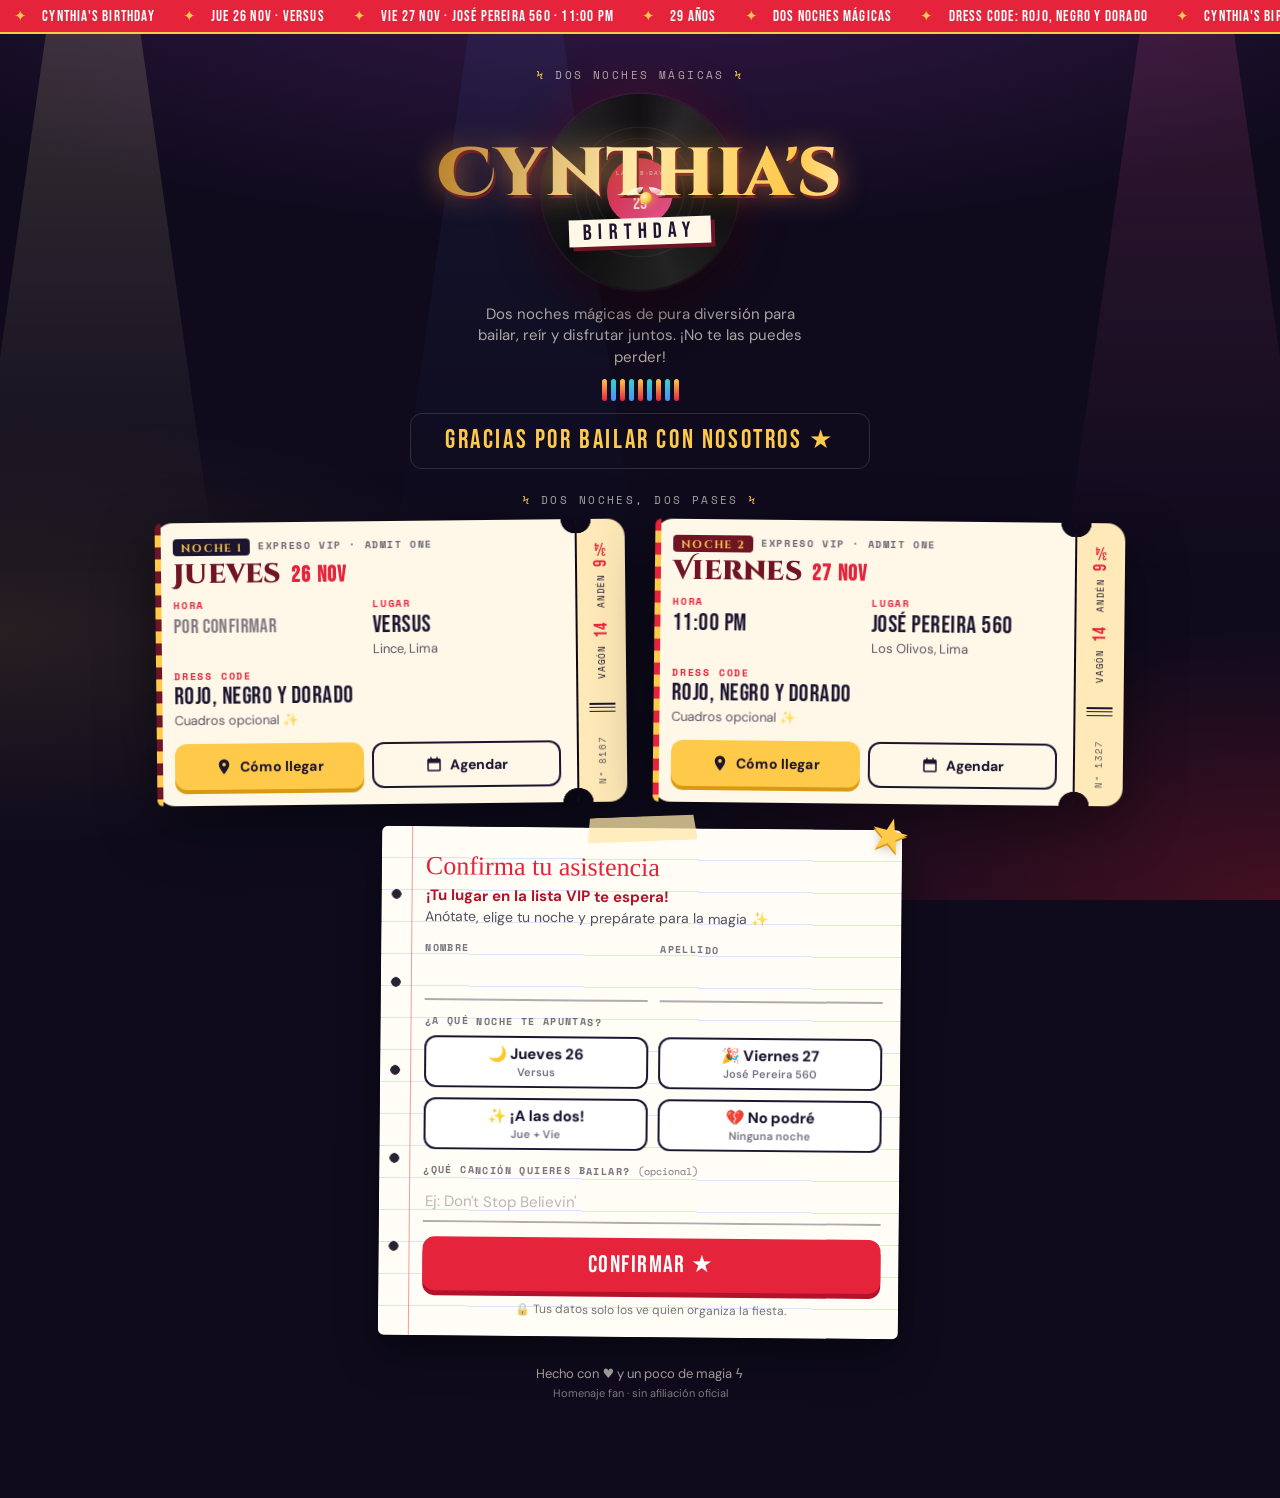
==== index.html @ 6a6a44a1 "Emoji compatible para el jueves y mensaje de lista sin fecha límite Co-Authored-By: Claude Opus 5.5 " ====
<!doctype html>
<html lang="es">
<head>
  <meta charset="utf-8">
  <meta name="viewport" content="width=device-width, initial-scale=1, viewport-fit=cover">
  <meta name="theme-color" content="#120c24">
  <title>Cynthia's Birthday</title>
  <meta name="description" content="Estás en la lista VIP del cumpleaños de Cynthia. Confirma tu asistencia aquí.">

  <!-- Vista previa al compartir por WhatsApp. Cambia og:url y og:image por URLs absolutas de tu sitio publicado. -->
  <meta property="og:type" content="website">
  <meta property="og:title" content="🎉 Cynthia's Birthday · Estás en la lista VIP">
  <meta property="og:description" content="Dos noches para bailar y celebrar. Toca para ver tus pases y confirmar.">
  <meta property="og:image" content="assets/og-image.png">
  <meta property="og:image:width" content="1200">
  <meta property="og:image:height" content="630">
  <meta name="twitter:card" content="summary_large_image">

  <link rel="icon" href="data:image/svg+xml,%3Csvg xmlns='http://www.w3.org/2000/svg' viewBox='0 0 100 100'%3E%3Ctext y='.9em' font-size='90'%3E%E2%AD%90%3C/text%3E%3C/svg%3E">
  <link rel="preconnect" href="https://fonts.googleapis.com">
  <link rel="preconnect" href="https://fonts.gstatic.com" crossorigin>
  <link href="https://fonts.googleapis.com/css2?family=Bebas+Neue&family=Cinzel+Decorative:wght@700;900&family=Cinzel:wght@600;700&family=Permanent+Marker&family=Space+Mono:wght@400;700&family=DM+Sans:opsz,wght@9..40,400;9..40,600;9..40,800&display=swap" rel="stylesheet">
  <link rel="stylesheet" href="styles.css">
</head>
<body>
  <!-- Luces de escenario + estrellas de fondo -->
  <div class="stage" aria-hidden="true">
    <span class="beam beam--l"></span>
    <span class="beam beam--r"></span>
    <span class="beam beam--c"></span>
    <div class="stars" id="stars"></div>
  </div>

  <!-- Cinta con los datos de la fiesta -->
  <div class="ticker" aria-hidden="true">
    <div class="ticker__track" id="ticker"></div>
  </div>

  <main class="wrap">
    <!-- ============ HERO ============ -->
    <header class="hero" id="top">
      <p class="hero__kicker reveal">
        <span class="star-ico">ϟ</span> Dos noches mágicas <span class="star-ico">ϟ</span>
      </p>

      <p class="hero__greeting reveal" id="greeting" hidden></p>

      <div class="hero__stage reveal">
        <div class="vinyl" aria-hidden="true">
          <div class="vinyl__label">
            <span class="vinyl__side">LADO B-DAY</span>
            <span class="vinyl__age" id="vinylAge"></span>
          </div>
        </div>
        <span class="snitch" aria-hidden="true"><i></i></span>
        <div class="hero__title">
          <h1 class="hero__name" id="celebrantName">—</h1>
          <span class="hero__tour">Birthday</span>
        </div>
      </div>

      <p class="hero__lead reveal" id="heroLead">
        Dos noches mágicas de pura diversión para bailar, reír y disfrutar juntos. ¡No te las puedes perder!
      </p>

      <div class="eq reveal" aria-hidden="true">
        <i></i><i></i><i></i><i></i><i></i><i></i><i></i><i></i><i></i>
      </div>

      <div class="countdown reveal" id="countdown" role="timer" aria-label="Cuenta regresiva para la fiesta">
        <div class="cd"><b id="cdD">00</b><small>días</small></div>
        <div class="cd"><b id="cdH">00</b><small>hrs</small></div>
        <div class="cd"><b id="cdM">00</b><small>min</small></div>
        <div class="cd"><b id="cdS">00</b><small>seg</small></div>
        <div class="live" id="cdLive"></div>
      </div>
      <p class="cd-cap reveal" id="cdCap"></p>
    </header>

    <!-- ============ TICKETS (uno por noche, se generan desde config.js) ============ -->
    <section class="tickets" aria-label="Pases para cada noche">
      <p class="tickets__kicker reveal"><span class="star-ico">ϟ</span> <span id="ticketsKicker">Dos noches, dos pases</span> <span class="star-ico">ϟ</span></p>
      <div class="tickets__grid" id="tickets"></div>
    </section>

    <template id="ticketTpl">
      <article class="ticket reveal">
        <div class="ticket__main">
          <div class="ticket__head">
            <span class="ticket__badge" data-f="label">Noche</span>
            <span class="ticket__kind">Expreso VIP · Admit one</span>
          </div>
          <h3 class="ticket__day"><b data-f="weekday"></b><span data-f="date"></span></h3>

          <dl class="ticket__grid">
            <div class="field">
              <dt>Hora</dt>
              <dd data-f="time"></dd>
            </div>
            <div class="field">
              <dt>Lugar</dt>
              <dd><span data-f="venue"></span><small data-f="address"></small></dd>
            </div>
            <div class="field field--wide field--dress">
              <dt>Dress code</dt>
              <dd><span data-f="dress"></span><small data-f="dressDetail"></small></dd>
            </div>
          </dl>

          <div class="ticket__actions">
            <a class="btn btn--gold" data-f="maps" href="#" target="_blank" rel="noopener">
              <svg viewBox="0 0 24 24" aria-hidden="true"><path d="M12 2a7 7 0 0 0-7 7c0 5.2 7 13 7 13s7-7.8 7-13a7 7 0 0 0-7-7Zm0 9.5A2.5 2.5 0 1 1 12 6.5a2.5 2.5 0 0 1 0 5Z"/></svg>
              Cómo llegar
            </a>
            <a class="btn btn--ghost" data-f="cal" href="#" target="_blank" rel="noopener">
              <svg viewBox="0 0 24 24" aria-hidden="true"><path d="M7 2v2H5a2 2 0 0 0-2 2v13a2 2 0 0 0 2 2h14a2 2 0 0 0 2-2V6a2 2 0 0 0-2-2h-2V2h-2v2H9V2H7Zm12 8v9H5v-9h14Z"/></svg>
              Agendar
            </a>
          </div>
        </div>

        <div class="ticket__stub" aria-hidden="true">
          <span class="stub__row">ANDÉN <b>9¾</b></span>
          <span class="stub__row">VAGÓN <b data-f="seat">01</b></span>
          <span class="barcode"></span>
          <span class="stub__no" data-f="no">Nº 0000</span>
        </div>
      </article>
    </template>

    <!-- ============ RSVP ============ -->
    <section class="signup reveal" id="rsvp" aria-labelledby="rsvpTitle">
      <span class="tape" aria-hidden="true"></span>
      <span class="gold-star" aria-hidden="true">★</span>

      <h2 class="signup__title" id="rsvpTitle">Confirma tu asistencia</h2>
      <p class="signup__sub"><b>¡Tu lugar en la lista VIP te espera!</b> Anótate, elige tu noche y prepárate para la magia ✨</p>

      <form id="rsvpForm" novalidate autocomplete="on">
        <div class="row2">
          <label class="line">
            <span>Nombre</span>
            <input name="firstName" id="firstName" type="text" maxlength="40" autocomplete="given-name" required enterkeyhint="next">
          </label>
          <label class="line">
            <span>Apellido</span>
            <input name="lastName" id="lastName" type="text" maxlength="40" autocomplete="family-name" required enterkeyhint="next">
          </label>
        </div>

        <fieldset class="choice" id="attendField">
          <legend id="attendLegend">¿A qué noche te apuntas?</legend>
          <!-- Las opciones se generan desde config.js: una por noche + "las dos" + "no podré" -->
        </fieldset>

        <label class="line line--song" id="songField">
          <span>¿Qué canción quieres bailar? <em>(opcional)</em></span>
          <input name="song" id="song" type="text" maxlength="80" list="songList" placeholder="Ej: Don't Stop Believin'" enterkeyhint="send" autocomplete="off">
          <datalist id="songList"></datalist>
        </label>

        <!-- Campo trampa anti-bots: los humanos no lo ven -->
        <div class="hp" aria-hidden="true">
          <label>No llenar <input name="website" type="text" tabindex="-1" autocomplete="off"></label>
        </div>

        <p class="form-msg" id="formMsg" role="alert" aria-live="assertive"></p>

        <button class="btn btn--red btn--block" id="submitBtn" type="submit">
          <span class="btn__txt">Confirmar ★</span>
          <span class="btn__spin" aria-hidden="true"></span>
        </button>

        <p class="privacy">🔒 Tus datos solo los ve quien organiza la fiesta.</p>
      </form>
    </section>

    <footer class="foot">
      <p>Hecho con ♥ y un poco de magia ϟ</p>
      <p class="foot__small">Homenaje fan · sin afiliación oficial</p>
    </footer>
  </main>

  <!-- CTA fija para móvil -->
  <a class="dock" id="dock" href="#rsvp">
    <span>Confirmar asistencia</span><span class="dock__arrow">↓</span>
  </a>

  <!-- ============ GRACIAS (pase backstage) ============ -->
  <div class="overlay" id="thanks" hidden>
    <div class="slushie" aria-hidden="true"></div>
    <div class="pass" role="dialog" aria-modal="true" aria-labelledby="passName">
      <span class="pass__hole" aria-hidden="true"></span>
      <div class="pass__band" id="passBand">ALL ACCESS</div>
      <p class="pass__eyebrow" id="passEyebrow">Backstage pass</p>
      <h2 class="pass__name" id="passName">—</h2>
      <p class="pass__msg" id="passMsg"></p>
      <p class="pass__song" id="passSong" hidden></p>
      <div class="pass__meta" id="passMeta"></div>
      <span class="seal" aria-hidden="true" id="passSeal">29</span>
      <div class="pass__actions">
        <button class="btn btn--ghost btn--sm" id="editBtn" type="button">Cambiar respuesta</button>
        <button class="btn btn--gold btn--sm" id="closeBtn" type="button">Listo</button>
      </div>
    </div>
  </div>

  <script src="config.js"></script>
  <script src="app.js" defer></script>
</body>
</html>
---- styles.css ----
/* ==========================================================================
   The Birthday Tour — Glee × One Direction
   Mobile-first. Paleta: noche de concierto + rojo coro + estrella dorada.
   ========================================================================== */
:root {
  --night: #0f0b1d;
  --night-2: #1d1430;
  --wine: #6e1424;
  --parch: #f6e7c4;
  --ink: #1b1530;
  --cream: #fff7e8;
  --paper: #fffdf6;
  --red: #e5243b;
  --red-dk: #b3132a;
  --gold: #ffc94a;
  --gold-dk: #d89a12;
  --blue: #4f8dff;
  --pink: #ff5fa8;
  --teal: #35d6c4;
  --muted: rgba(255, 247, 232, .66);
  --line: rgba(255, 247, 232, .14);

  --f-magic: "Cinzel Decorative", "Cinzel", Georgia, serif;
  --f-serif: "Cinzel", Georgia, serif;
  --f-display: "Bebas Neue", "Arial Narrow", Impact, sans-serif;
  --f-hand: "Permanent Marker", "Comic Sans MS", cursive;
  --f-mono: "Space Mono", ui-monospace, monospace;
  --f-body: "DM Sans", system-ui, -apple-system, "Segoe UI", sans-serif;

  --r: 18px;
  --ease: cubic-bezier(.2, .8, .2, 1);
  --safe-b: env(safe-area-inset-bottom, 0px);
}

*, *::before, *::after { box-sizing: border-box; }
html { -webkit-text-size-adjust: 100%; scroll-behavior: smooth; }
body {
  margin: 0;
  min-height: 100dvh;
  font-family: var(--f-body);
  font-size: 16px;
  line-height: 1.45;
  color: var(--cream);
  background:
    radial-gradient(120% 60% at 50% -10%, #3b1a4f 0%, transparent 60%),
    radial-gradient(80% 50% at 100% 100%, rgba(110, 20, 36, .55) 0%, transparent 60%),
    radial-gradient(70% 40% at 0% 70%, rgba(255, 201, 74, .10) 0%, transparent 60%),
    var(--night);
  background-attachment: fixed;
  overflow-x: hidden;
  -webkit-tap-highlight-color: transparent;
}
img, svg { display: block; max-width: 100%; }
button, input { font: inherit; color: inherit; }
[hidden] { display: none !important; }
:focus-visible { outline: 3px solid var(--gold); outline-offset: 3px; border-radius: 6px; }

/* ---------- Escenario de fondo ---------- */
.stage { position: fixed; inset: 0; pointer-events: none; z-index: 0; overflow: hidden; }
.beam {
  position: absolute; top: -20vh; width: 46vw; max-width: 340px; height: 120vh;
  background: linear-gradient(to bottom, rgba(255, 233, 170, .22), transparent 70%);
  clip-path: polygon(45% 0, 55% 0, 100% 100%, 0 100%);
  filter: blur(6px);
  transform-origin: 50% 0;
  mix-blend-mode: screen;
}
.beam--l { left: -6vw; animation: sweep 9s ease-in-out infinite; }
.beam--r { right: -6vw; animation: sweep 11s ease-in-out infinite reverse;
  background: linear-gradient(to bottom, rgba(255, 95, 168, .2), transparent 70%); }
.beam--c { left: 50%; margin-left: -23vw; opacity: .5; animation: sweep 14s ease-in-out infinite;
  background: linear-gradient(to bottom, rgba(79, 141, 255, .22), transparent 70%); }
@keyframes sweep { 0%, 100% { transform: rotate(-16deg); } 50% { transform: rotate(16deg); } }

.stars span {
  position: absolute; color: var(--gold); opacity: 0;
  animation: twinkle var(--d, 5s) ease-in-out var(--delay, 0s) infinite;
  text-shadow: 0 0 8px rgba(255, 201, 74, .8);
}
@keyframes twinkle { 0%, 100% { opacity: 0; transform: scale(.6) rotate(0); } 50% { opacity: var(--o, .7); transform: scale(1) rotate(20deg); } }

/* ---------- Ticker ---------- */
.ticker {
  position: relative; z-index: 2;
  background: var(--red);
  color: #fff;
  border-bottom: 2px solid var(--gold);
  overflow: hidden; white-space: nowrap;
  font-family: var(--f-display); letter-spacing: .08em; font-size: 15px;
  padding: 6px 0 4px;
}
.ticker__track { display: inline-flex; gap: 0; animation: marquee 40s linear infinite; }
.ticker__track span { padding: 0 14px; }
.ticker__track span::before { content: "✦"; margin-right: 14px; color: var(--gold); }
@keyframes marquee { to { transform: translateX(-50%); } }

/* ---------- Layout ---------- */
.wrap {
  position: relative; z-index: 1;
  width: 100%; max-width: 460px;
  margin: 0 auto;
  padding: 14px 16px calc(96px + var(--safe-b));
  display: grid; grid-template-columns: minmax(0, 1fr); gap: 18px;
}

/* ---------- Hero ---------- */
.hero { text-align: center; display: grid; gap: 10px; padding-top: 6px; }
.hero__kicker {
  margin: 0; font-family: var(--f-mono); font-size: 11px; letter-spacing: .22em; text-transform: uppercase;
  color: var(--muted);
}
.hero__kicker .x { color: var(--red); font-weight: 700; }
.star-ico { color: var(--gold); }
.hero__greeting {
  margin: 0 auto; padding: 6px 14px; border-radius: 999px;
  background: rgba(255, 201, 74, .12); border: 1px dashed rgba(255, 201, 74, .55);
  color: var(--gold); font-weight: 600; font-size: 14px;
}

.hero__stage { position: relative; display: grid; place-items: center; min-height: 196px; }
.vinyl {
  position: absolute; width: 196px; aspect-ratio: 1; border-radius: 50%;
  background:
    radial-gradient(circle, transparent 0 31%, rgba(255,255,255,.06) 31.5% 32%, transparent 32.5% 38%, rgba(255,255,255,.05) 38.5% 39%, transparent 39.5% 46%, rgba(255,255,255,.05) 46.5% 47%, transparent 47.5%),
    conic-gradient(from 0deg, #111 0deg, #2a2a2a 30deg, #0c0c0c 90deg, #262626 160deg, #0d0d0d 230deg, #2b2b2b 300deg, #111 360deg);
  box-shadow: 0 0 0 2px rgba(255,255,255,.04), 0 20px 50px rgba(0,0,0,.55), 0 0 60px rgba(229, 36, 59, .25);
  animation: spin 7s linear infinite;
  opacity: .9;
}
.vinyl__label {
  position: absolute; inset: 33%; border-radius: 50%;
  background: radial-gradient(circle, var(--night) 0 7%, transparent 7.5%), linear-gradient(135deg, var(--red), var(--pink));
  display: grid; place-items: center; align-content: center; gap: 0;
  color: #fff; text-align: center;
}
.vinyl__side { font-family: var(--f-mono); font-size: 6px; letter-spacing: .12em; transform: translateY(-9px); }
.vinyl__age { font-family: var(--f-display); font-size: 18px; line-height: 1; transform: translateY(8px); }
@keyframes spin { to { transform: rotate(360deg); } }

/* Pelotita dorada con alas que revolotea */
.snitch { position: absolute; left: 50%; top: 50%; width: 12px; height: 12px; z-index: 2; animation: flit 9s ease-in-out infinite; }
.snitch i {
  position: absolute; inset: 0; border-radius: 50%;
  background: radial-gradient(circle at 35% 35%, #fff4c2, #ffc94a 50%, #a8741a);
  box-shadow: 0 0 10px rgba(255, 201, 74, .8);
}
.snitch::before, .snitch::after {
  content: ""; position: absolute; top: -5px; width: 16px; height: 9px;
  background: linear-gradient(180deg, rgba(255,255,255,.95), rgba(255,255,255,.35));
  border-radius: 100% 0 100% 0;
  animation: wing .18s ease-in-out infinite alternate;
}
.snitch::before { right: 9px; transform-origin: 100% 100%; }
.snitch::after { left: 9px; transform-origin: 0 100%; border-radius: 0 100% 0 100%; }
@keyframes wing { from { transform: rotate(18deg); } to { transform: rotate(-22deg); } }
@keyframes flit {
  0%   { transform: translate(-140px, -80px); }
  20%  { transform: translate(120px, -95px); }
  40%  { transform: translate(150px, 40px); }
  60%  { transform: translate(-30px, 95px); }
  80%  { transform: translate(-155px, 20px); }
  100% { transform: translate(-140px, -80px); }
}
.hero__title { position: relative; display: grid; justify-items: center; line-height: .85; }
.hero__pre {
  font-family: var(--f-hand); font-size: 22px; color: var(--gold);
  transform: rotate(-6deg) translate(-38px, 10px);
  text-shadow: 0 2px 0 rgba(0,0,0,.4);
}
.hero__name {
  margin: 0;
  font-family: var(--f-magic); font-weight: 900;
  font-size: clamp(40px, 12.5vw, 68px);
  line-height: 1.05;
  letter-spacing: .01em;
  color: var(--gold);
  background: linear-gradient(100deg, #b9822a 0%, #ffe9a8 22%, #ffc94a 40%, #fff6d8 50%, #e0a43a 62%, #ffe08a 80%, #b9822a 100%);
  background-size: 220% 100%;
  -webkit-background-clip: text; background-clip: text;
  -webkit-text-fill-color: transparent;
  filter: drop-shadow(0 0 14px rgba(255, 201, 74, .45)) drop-shadow(2px 3px 0 var(--wine));
  max-width: 100%; overflow-wrap: anywhere;
  animation: shimmer 6s ease-in-out infinite;
}
@keyframes shimmer { 0%, 100% { background-position: 100% 0; } 50% { background-position: 0 0; } }
@keyframes neon {
  0%, 100% { text-shadow: 0 0 1px #fff, 0 0 14px rgba(255,201,74,.65), 0 0 36px rgba(229,36,59,.6), 3px 3px 0 var(--red); }
  47% { text-shadow: 0 0 1px #fff, 0 0 14px rgba(255,201,74,.65), 0 0 36px rgba(229,36,59,.6), 3px 3px 0 var(--red); }
  48% { text-shadow: 0 0 1px #fff, 0 0 4px rgba(255,201,74,.3), 0 0 10px rgba(229,36,59,.2), 3px 3px 0 var(--red); }
  50% { text-shadow: 0 0 1px #fff, 0 0 14px rgba(255,201,74,.65), 0 0 36px rgba(229,36,59,.6), 3px 3px 0 var(--red); }
}
.hero__tour {
  margin-top: 8px;
  display: inline-block;
  padding: 5px 14px 3px;
  background: var(--cream); color: var(--ink);
  font-family: var(--f-display); font-size: 22px; letter-spacing: .28em;
  transform: rotate(-2deg);
  box-shadow: 4px 4px 0 var(--wine);
}
.hero__lead { margin: 4px auto 0; max-width: 34ch; color: var(--muted); font-size: 15px; }

/* Ecualizador */
.eq { display: flex; justify-content: center; align-items: flex-end; gap: 4px; height: 22px; }
.eq i {
  width: 5px; height: 100%; border-radius: 3px;
  background: linear-gradient(to top, var(--red), var(--gold));
  transform-origin: bottom; animation: bounce 1s ease-in-out infinite;
}
.eq i:nth-child(2n) { animation-duration: .8s; background: linear-gradient(to top, var(--blue), var(--teal)); }
.eq i:nth-child(3n) { animation-duration: 1.25s; }
.eq i:nth-child(1) { animation-delay: -.2s } .eq i:nth-child(4) { animation-delay: -.5s }
.eq i:nth-child(5) { animation-delay: -.1s } .eq i:nth-child(7) { animation-delay: -.7s }
.eq i:nth-child(8) { animation-delay: -.35s }
@keyframes bounce { 0%, 100% { transform: scaleY(.25); } 50% { transform: scaleY(1); } }

/* Cuenta regresiva estilo marcador */
.countdown { display: grid; grid-template-columns: repeat(4, 1fr); gap: 8px; margin-top: 2px; }
.cd {
  background: linear-gradient(180deg, #241a44, #160f2c);
  border: 1px solid var(--line);
  border-radius: 12px; padding: 7px 0 5px;
  box-shadow: inset 0 -12px 0 rgba(0,0,0,.18);
  position: relative;
}
.cd::after { content: ""; position: absolute; left: 0; right: 0; top: 50%; height: 1px; background: rgba(0,0,0,.45); }
.cd b {
  display: block; font-family: var(--f-display); font-weight: 400; font-size: 30px; line-height: 1;
  color: var(--gold); font-variant-numeric: tabular-nums;
}
.cd b.tick { animation: tick .35s var(--ease); }
@keyframes tick { from { transform: translateY(-4px); opacity: .4; } }
.cd small { font-family: var(--f-mono); font-size: 10px; letter-spacing: .14em; text-transform: uppercase; color: var(--muted); }
.countdown .live { display: none; }
.countdown.is-live { grid-template-columns: 1fr; }
.countdown.is-live .cd { display: none; }
.countdown.is-live .live { display: block; }
.countdown .live {
  font-family: var(--f-display); font-size: 26px; letter-spacing: .1em; color: var(--gold);
  padding: 8px; border: 1px solid var(--line); border-radius: 12px;
}

.cd-cap {
  margin: -2px 0 0; text-align: center;
  font-family: var(--f-mono); font-size: 10px; letter-spacing: .2em; text-transform: uppercase; color: var(--muted);
}
.cd-cap:empty { display: none; }

/* ---------- Tickets (uno por noche) ---------- */
.tickets { display: grid; gap: 12px; }
.tickets__kicker {
  margin: 0; text-align: center;
  font-family: var(--f-mono); font-size: 11px; letter-spacing: .22em; text-transform: uppercase; color: var(--muted);
}
.tickets__grid { display: grid; grid-template-columns: minmax(0, 1fr); gap: 20px; }

/* ---------- Ticket ---------- */
.ticket {
  --notch: 14px;
  display: grid; grid-template-columns: minmax(0, 1fr) 50px;
  color: var(--ink);
  filter: drop-shadow(0 18px 30px rgba(0,0,0,.45));
  transform: rotate(-.6deg);
}
.ticket__main, .ticket__stub {
  background:
    radial-gradient(circle at 100% 0, transparent var(--notch), var(--cream) calc(var(--notch) + .5px)) top right / 51% 51% no-repeat,
    radial-gradient(circle at 100% 100%, transparent var(--notch), var(--cream) calc(var(--notch) + .5px)) bottom right / 51% 51% no-repeat,
    linear-gradient(var(--cream), var(--cream)) left / 50% 100% no-repeat;
}
.ticket__main { border-radius: var(--r) 0 0 var(--r); padding: 16px 16px 16px 18px; position: relative; }
.ticket__main::before { /* banda lateral */
  content: ""; position: absolute; left: 0; top: 0; bottom: 0; width: 6px;
  background: repeating-linear-gradient(180deg, var(--red) 0 12px, var(--gold) 12px 24px);
  border-radius: var(--r) 0 0 var(--r);
}
.ticket__stub {
  background:
    radial-gradient(circle at 0 0, transparent var(--notch), #ffe9b8 calc(var(--notch) + .5px)) top left / 51% 51% no-repeat,
    radial-gradient(circle at 0 100%, transparent var(--notch), #ffe9b8 calc(var(--notch) + .5px)) bottom left / 51% 51% no-repeat,
    linear-gradient(#ffe9b8, #ffe9b8) right / 50% 100% no-repeat;
  border-radius: 0 var(--r) var(--r) 0;
  border-left: 2px dashed rgba(27, 21, 48, .35);
  display: flex; flex-direction: column; align-items: center; justify-content: space-between;
  padding: 18px 0; gap: 14px;
  font-family: var(--f-mono); font-size: 9px; letter-spacing: .1em;
}
.stub__row { writing-mode: vertical-rl; transform: rotate(180deg); }
.stub__row b { font-family: var(--f-display); font-size: 18px; font-weight: 400; color: var(--red); }
.barcode {
  width: 26px; flex: 1; margin: 10px 0; max-height: 120px;
  background: repeating-linear-gradient(180deg, var(--ink) 0 2px, transparent 2px 4px, var(--ink) 4px 5px, transparent 5px 8px, var(--ink) 8px 11px, transparent 11px 12px);
}
.stub__no { writing-mode: vertical-rl; transform: rotate(180deg); opacity: .7; }

.ticket__head { display: flex; align-items: center; gap: 8px; margin-bottom: 6px; min-width: 0; }
.ticket__kind {
  margin: 0; font-family: var(--f-mono); font-size: 10px; font-weight: 700; min-width: 0;
  white-space: nowrap; overflow: hidden; text-overflow: ellipsis;
  letter-spacing: .16em; text-transform: uppercase; color: rgba(27,21,48,.65);
}
.ticket__badge {
  flex: none; text-transform: uppercase;
  font-family: var(--f-serif); font-weight: 700; font-size: 11px; letter-spacing: .12em; line-height: 1;
  padding: 4px 8px 2px; border-radius: 4px;
  background: var(--wine); color: var(--gold);
}
.ticket__day {
  margin: 0 0 10px; display: flex; align-items: baseline; flex-wrap: wrap; gap: 2px 10px; line-height: 1;
}
.ticket__day b { font-family: var(--f-magic); font-weight: 900; font-size: 27px; color: var(--wine); letter-spacing: .01em; }
.ticket__day span { font-family: var(--f-display); font-size: 22px; letter-spacing: .06em; color: var(--red); }
.field dd.is-tbd { font-size: 20px; color: rgba(27,21,48,.55); padding-top: 2px; }
.ticket__grid { margin: 0; display: grid; grid-template-columns: 1fr 1fr; gap: 10px 12px; }
.field { margin: 0; }
.field--wide { grid-column: 1 / -1; }
.field dt {
  font-family: var(--f-mono); font-size: 10px; letter-spacing: .18em; text-transform: uppercase;
  color: var(--red); font-weight: 700;
}
.field dd { margin: 1px 0 0; font-family: var(--f-display); font-size: 24px; line-height: 1.02; letter-spacing: .02em; }
.field dd small {
  display: block; margin-top: 3px;
  font-family: var(--f-body); font-size: 13px; letter-spacing: 0; line-height: 1.35;
  color: rgba(27,21,48,.72);
}
.field--dress dd { position: relative; }
/* Segunda noche: inclinación opuesta y banda distinta para diferenciarlas */
.ticket:nth-child(2n) { transform: rotate(.6deg); }
.ticket:nth-child(2n+1) .ticket__main::before { background: repeating-linear-gradient(180deg, var(--wine) 0 12px, var(--gold) 12px 24px); }
.ticket:nth-child(2n+1) .ticket__badge { background: var(--ink); }
.ticket__actions { display: grid; grid-template-columns: minmax(0, 1fr) minmax(0, 1fr); gap: 8px; margin-top: 14px; }
.ticket__actions .btn { padding: 0 8px; font-size: 14px; min-width: 0; }
@media (max-width: 350px) { .ticket__actions .btn { font-size: 13px; gap: 5px; } .ticket__actions .btn svg { width: 15px; height: 15px; } }

/* ---------- Botones ---------- */
.btn {
  appearance: none; border: 0; cursor: pointer; text-decoration: none;
  display: inline-flex; align-items: center; justify-content: center; gap: 7px;
  min-height: 46px; padding: 0 14px; border-radius: 12px;
  font-weight: 800; font-size: 15px; letter-spacing: .01em; white-space: nowrap;
  transition: transform .15s var(--ease), box-shadow .15s var(--ease), background .2s;
  -webkit-user-select: none; user-select: none;
}
.btn svg { width: 18px; height: 18px; fill: currentColor; flex: none; }
.btn:active { transform: translateY(2px) scale(.98); }
.btn--gold { background: var(--gold); color: var(--ink); box-shadow: 0 4px 0 var(--gold-dk); }
.btn--gold:active { box-shadow: 0 2px 0 var(--gold-dk); }
.btn--ghost { background: transparent; color: var(--ink); box-shadow: inset 0 0 0 2px var(--ink); }
.btn--red { background: var(--red); color: #fff; box-shadow: 0 5px 0 var(--red-dk); font-family: var(--f-display); font-weight: 400; font-size: 24px; letter-spacing: .06em; }
.btn--red:active { box-shadow: 0 2px 0 var(--red-dk); }
.btn--block { width: 100%; min-height: 54px; }
.btn--sm { min-height: 44px; font-size: 14px; padding: 0 10px; }
.btn[disabled] { opacity: .75; pointer-events: none; }
.btn__spin { display: none; width: 20px; height: 20px; border: 3px solid rgba(255,255,255,.35); border-top-color: #fff; border-radius: 50%; animation: spin .7s linear infinite; }
.btn.is-loading .btn__spin { display: inline-block; }
.btn.is-loading .btn__txt { opacity: .8; }

/* ---------- Sign-up sheet (formulario) ---------- */
.signup {
  position: relative;
  color: var(--ink);
  background:
    linear-gradient(90deg, transparent 30px, rgba(229, 36, 59, .45) 30px 31.5px, transparent 31.5px),
    repeating-linear-gradient(180deg, var(--paper) 0 31px, rgba(79, 141, 255, .22) 31px 32px);
  background-color: var(--paper);
  border-radius: 6px;
  padding: 26px 18px 18px 44px;
  box-shadow: 0 18px 40px rgba(0,0,0,.45), 0 1px 0 rgba(0,0,0,.05);
  transform: rotate(.5deg);
  scroll-margin-top: 16px;
}
.signup::before { /* agujeros de carpeta */
  content: ""; position: absolute; left: 10px; top: 24px; bottom: 24px; width: 10px;
  background: radial-gradient(circle, var(--night) 0 4.5px, transparent 5px) 0 0 / 10px 88px repeat-y;
  opacity: .9;
}
.tape {
  position: absolute; top: -12px; left: 50%; width: 110px; height: 26px; margin-left: -55px;
  background: rgba(255, 233, 170, .75);
  transform: rotate(-3deg);
  box-shadow: 0 2px 4px rgba(0,0,0,.15);
  clip-path: polygon(3% 0, 97% 4%, 100% 100%, 0 96%);
}
.gold-star {
  position: absolute; right: -8px; top: -18px;
  font-size: 46px; line-height: 1; color: var(--gold);
  text-shadow: 0 2px 0 var(--gold-dk), 0 4px 8px rgba(0,0,0,.2);
  transform: rotate(14deg);
  animation: wiggle 3.5s ease-in-out infinite;
}
@keyframes wiggle { 0%, 100% { transform: rotate(14deg) scale(1); } 50% { transform: rotate(-4deg) scale(1.08); } }
.signup__title {
  margin: 0;
  font-family: var(--f-hand); font-weight: 400; font-size: clamp(15px, 5.2vw, 26px); line-height: 1.1;
  white-space: nowrap;
  color: var(--red);
}
.signup__sub { margin: 4px 0 14px; font-size: 14px; color: rgba(27,21,48,.75); padding-right: 40px; }
.signup__sub b { display: block; color: var(--red-dk); font-size: 15px; }

#rsvpForm { display: grid; gap: 14px; }
.row2 { display: grid; grid-template-columns: 1fr 1fr; gap: 12px; }
.line { display: grid; gap: 2px; }
.line > span {
  font-family: var(--f-mono); font-size: 10px; font-weight: 700; letter-spacing: .14em; text-transform: uppercase;
  color: rgba(27,21,48,.6);
}
.line em { font-style: normal; text-transform: none; letter-spacing: 0; font-weight: 400; }
.line input {
  width: 100%; min-width: 0;
  border: 0; border-bottom: 2px solid rgba(27,21,48,.35);
  background: transparent; border-radius: 0;
  padding: 6px 2px;
  font-family: var(--f-hand); font-size: 20px; color: #1f3a93;
  transition: border-color .2s;
}
.line input::placeholder { color: rgba(27,21,48,.3); font-family: var(--f-body); font-size: 15px; }
.line input:focus { outline: none; border-bottom-color: var(--red); }
.line.is-invalid input { border-bottom-color: var(--red); background: rgba(229,36,59,.06); }

.choice { border: 0; margin: 0; padding: 0; display: grid; grid-template-columns: 1fr 1fr; gap: 10px; }
.choice legend {
  padding: 0; margin-bottom: 6px; grid-column: 1 / -1;
  font-family: var(--f-mono); font-size: 10px; font-weight: 700; letter-spacing: .14em; text-transform: uppercase;
  color: rgba(27,21,48,.6);
}
.pill { position: relative; cursor: pointer; }
.pill input { position: absolute; opacity: 0; inset: 0; margin: 0; cursor: pointer; }
.pill span {
  display: grid; place-items: center; align-content: center; gap: 1px; min-height: 50px; padding: 6px 8px;
  border-radius: 12px; border: 2px solid var(--ink);
  font-weight: 800; font-size: 15px; text-align: center;
  background: #fff;
  transition: transform .18s var(--ease), background .2s, color .2s, box-shadow .2s;
}
.pill small { display: block; font-weight: 600; font-size: 11px; line-height: 1.2; opacity: .62; }
.pill input:focus-visible + span { outline: 3px solid var(--gold); outline-offset: 2px; }
.pill--yes input:checked + span { background: var(--ink); color: var(--gold); box-shadow: 3px 3px 0 var(--red); transform: rotate(-1.5deg); }
@media (max-width: 360px) { .choice { gap: 8px; } .pill span { font-size: 13.5px; padding: 6px 4px; white-space: nowrap; } .pill small { font-size: 10.5px; } }
.pill--both input:checked + span { background: linear-gradient(135deg, var(--wine), var(--ink)); color: var(--gold); box-shadow: 3px 3px 0 var(--gold-dk); transform: rotate(1deg); }
.pill--no input:checked + span { background: #ece6ff; color: var(--ink); box-shadow: 3px 3px 0 var(--blue); transform: rotate(1.5deg); }
.choice.is-invalid .pill span { border-color: var(--red); }

.line--song { transition: opacity .25s, max-height .3s; max-height: 120px; overflow: hidden; }
.line--song.is-hidden { opacity: 0; max-height: 0; margin-top: -14px; pointer-events: none; }

.hp { position: absolute !important; left: -9999px; width: 1px; height: 1px; overflow: hidden; }

.form-msg { margin: 0; min-height: 0; font-size: 14px; font-weight: 600; color: var(--red); }
.form-msg:empty { display: none; }
.privacy { margin: -4px 0 0; text-align: center; font-size: 12px; color: rgba(27,21,48,.6); }

/* ---------- Footer ---------- */
.foot { text-align: center; color: var(--muted); font-size: 13px; padding-top: 4px; }
.foot p { margin: 0; }
.foot__small { font-size: 11px; opacity: .7; margin-top: 2px !important; }

/* ---------- CTA fija ---------- */
.dock {
  position: fixed; z-index: 5; left: 50%; bottom: calc(14px + var(--safe-b));
  width: calc(100% - 32px); max-width: 428px;
  transform: translateX(-50%);
  display: flex; align-items: center; justify-content: center; gap: 10px;
  min-height: 54px; border-radius: 999px;
  background: var(--red); color: #fff; text-decoration: none;
  font-family: var(--f-display); font-size: 22px; letter-spacing: .08em;
  box-shadow: 0 10px 30px rgba(229, 36, 59, .45), inset 0 0 0 2px rgba(255, 201, 74, .6);
  transition: transform .35s var(--ease), opacity .35s;
}
.dock__arrow { display: inline-block; animation: nudge 1.4s ease-in-out infinite; }
@keyframes nudge { 50% { transform: translateY(3px); } }
.dock.is-hidden { opacity: 0; transform: translate(-50%, 140%); pointer-events: none; }

/* ---------- Overlay de gracias ---------- */
.overlay {
  position: fixed; inset: 0; z-index: 20;
  display: grid; place-items: center;
  padding: 20px 16px calc(20px + var(--safe-b));
  background: rgba(12, 8, 26, .82);
  backdrop-filter: blur(6px); -webkit-backdrop-filter: blur(6px);
  animation: fade .3s ease;
  overflow-y: auto;
}
@keyframes fade { from { opacity: 0; } }
.slushie {
  position: absolute; inset: 0; pointer-events: none;
  background:
    radial-gradient(circle at 30% 20%, var(--c1, #ff5fa8) 0 18%, transparent 18.5%),
    radial-gradient(circle at 70% 35%, var(--c1, #ff5fa8) 0 12%, transparent 12.5%),
    radial-gradient(circle at 45% 60%, var(--c1, #ff5fa8) 0 26%, transparent 26.5%),
    radial-gradient(circle at 80% 75%, var(--c1, #ff5fa8) 0 9%, transparent 9.5%),
    radial-gradient(circle at 15% 80%, var(--c1, #ff5fa8) 0 11%, transparent 11.5%);
  opacity: 0;
  animation: splash 1.1s var(--ease) forwards;
}
@keyframes splash {
  0% { opacity: .95; transform: scale(.2); filter: blur(0); }
  45% { opacity: .85; transform: scale(1.15); }
  100% { opacity: 0; transform: scale(1.4); filter: blur(14px); }
}
.pass {
  position: relative; width: 100%; max-width: 340px;
  background: linear-gradient(160deg, #fff 0%, var(--cream) 100%);
  color: var(--ink);
  border-radius: 22px; padding: 30px 20px 18px;
  text-align: center;
  box-shadow: 0 30px 60px rgba(0,0,0,.55), 0 0 0 6px rgba(255, 201, 74, .25);
  animation: drop .8s var(--ease) .25s both;
  transform-origin: 50% -60px;
}
.pass::before { /* cordón */
  content: ""; position: absolute; left: 50%; bottom: 100%; width: 22px; height: 60vh; margin-left: -11px;
  background: repeating-linear-gradient(180deg, var(--red) 0 10px, var(--gold) 10px 14px);
  border-radius: 4px;
}
@keyframes drop {
  0% { transform: translateY(-70vh) rotate(-8deg); }
  70% { transform: translateY(0) rotate(3deg); }
  85% { transform: rotate(-1.5deg); }
  100% { transform: rotate(0); }
}
.pass__hole {
  position: absolute; top: 10px; left: 50%; width: 54px; height: 10px; margin-left: -27px;
  border-radius: 6px; background: var(--night);
}
.pass__band {
  margin: 4px -20px 12px;
  padding: 7px 0 5px;
  background: var(--ink); color: var(--gold);
  font-family: var(--f-display); font-size: 22px; letter-spacing: .3em;
}
.pass.is-no .pass__band { background: #ece6ff; color: var(--ink); }
.pass__eyebrow { margin: 0; font-family: var(--f-mono); font-size: 10px; letter-spacing: .22em; text-transform: uppercase; color: var(--red); font-weight: 700; }
.pass__name {
  margin: 4px 0 6px; font-family: var(--f-display); font-weight: 400; font-size: 44px; line-height: .95;
  overflow-wrap: anywhere;
}
.pass__msg { margin: 0 0 10px; font-size: 15px; color: rgba(27,21,48,.85); }
.pass__song {
  margin: 0 auto 12px; display: inline-block; max-width: 100%;
  padding: 6px 12px; border-radius: 999px;
  background: rgba(229,36,59,.08); color: var(--red-dk);
  font-weight: 600; font-size: 13px;
}
.pass__meta {
  display: flex; justify-content: center; gap: 14px; flex-wrap: wrap;
  padding: 10px 0 12px; margin-bottom: 12px;
  border-top: 2px dashed rgba(27,21,48,.2); border-bottom: 2px dashed rgba(27,21,48,.2);
  font-family: var(--f-mono); font-size: 11px; letter-spacing: .06em; text-transform: uppercase;
}
.pass__meta b { display: block; font-family: var(--f-display); font-weight: 400; font-size: 20px; letter-spacing: .04em; text-transform: none; }
.pass__actions { display: grid; grid-template-columns: 1fr 1fr; gap: 8px; }

/* Sello de lacre en el pase */
.seal {
  position: absolute; right: -10px; top: 74px;
  width: 54px; height: 54px; display: grid; place-items: center;
  border-radius: 46% 54% 50% 50% / 52% 48% 52% 48%;
  background: radial-gradient(circle at 35% 30%, #c8324a, #8e1428 60%, #5e0a19);
  color: #ffd98a; font-family: var(--f-magic); font-weight: 900; font-size: 19px;
  box-shadow: 0 4px 10px rgba(0,0,0,.35), inset 0 0 0 4px rgba(0,0,0,.12), inset 0 0 0 7px rgba(255,255,255,.07);
  transform: rotate(-14deg);
}
.pass.is-no .seal { filter: grayscale(.5); }

/* ---------- Revelado al hacer scroll ---------- */
.reveal { opacity: 0; transform: translateY(14px); transition: opacity .7s var(--ease), transform .7s var(--ease); }
.reveal.is-in { opacity: 1; transform: none; }
.ticket.reveal.is-in { transform: rotate(-.6deg); }
.ticket:nth-child(2n).reveal.is-in { transform: rotate(.6deg); }
.signup.reveal.is-in { transform: rotate(.5deg); }

/* ---------- Pantallas más grandes ---------- */
@media (min-width: 720px) {
  .wrap { padding-top: 28px; gap: 24px; }
  .dock { display: none; }
}
/* Computadora/tablet horizontal: los tickets lado a lado (jueves izq., viernes der.) */
@media (min-width: 760px) {
  .wrap { max-width: 1000px; }
  .wrap > .hero, .wrap > .foot { width: 100%; max-width: 460px; justify-self: center; }
  .wrap > .signup { width: 100%; max-width: 520px; justify-self: center; }
  .tickets__grid { grid-template-columns: repeat(2, minmax(0, 1fr)); gap: 28px; align-items: stretch; }
  .tickets__grid .ticket:only-child { grid-column: 1 / -1; width: 100%; max-width: 460px; justify-self: center; }
  .ticket__main { display: flex; flex-direction: column; }
  .ticket__actions { margin-top: auto; padding-top: 14px; }
}

/* ---------- Movimiento reducido ---------- */
@media (prefers-reduced-motion: reduce) {
  *, *::before, *::after { animation-duration: .001ms !important; animation-iteration-count: 1 !important; transition-duration: .001ms !important; }
  html { scroll-behavior: auto; }
  .reveal { opacity: 1; transform: none; }
}
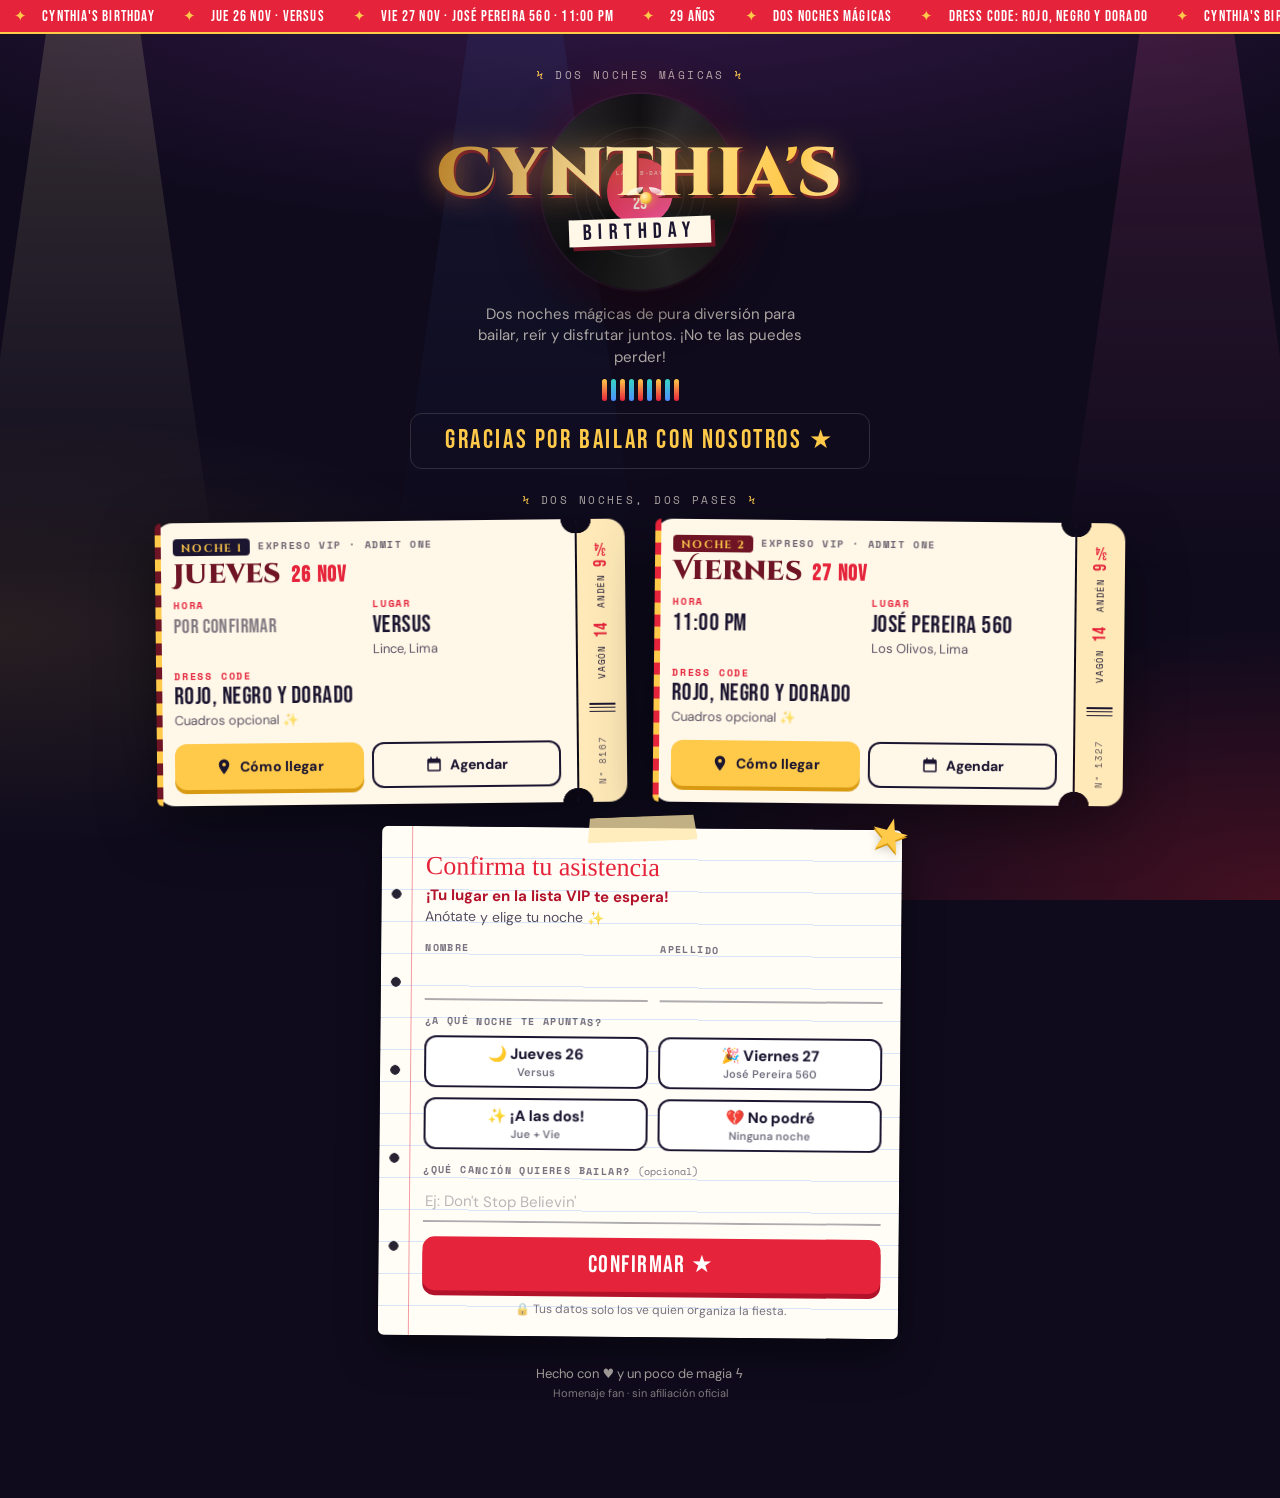
==== commit 54192817: "Mensaje del formulario más corto, en una línea Co-Authored-By: Claude Opus 5.5 <noreply@anthropic.co" ====
--- a/index.html
+++ b/index.html
@@ -134,7 +134,7 @@
       <span class="gold-star" aria-hidden="true">★</span>
 
       <h2 class="signup__title" id="rsvpTitle">Confirma tu asistencia</h2>
-      <p class="signup__sub"><b>¡Tu lugar en la lista VIP te espera!</b> Anótate, elige tu noche y prepárate para la magia ✨</p>
+      <p class="signup__sub"><b>¡Tu lugar en la lista VIP te espera!</b> <span class="signup__line">Anótate y elige tu noche ✨</span></p>
 
       <form id="rsvpForm" novalidate autocomplete="on">
         <div class="row2">
@@ -199,7 +199,7 @@
       <div class="pass__meta" id="passMeta"></div>
       <span class="seal" aria-hidden="true" id="passSeal">29</span>
       <div class="pass__actions">
-        <button class="btn btn--ghost btn--sm" id="editBtn" type="button">Cambiar respuesta</button>
+        <button class="btn btn--ghost btn--sm" id="editBtn" type="button">Anotar a otra persona</button>
         <button class="btn btn--gold btn--sm" id="closeBtn" type="button">Listo</button>
       </div>
     </div>
--- a/styles.css
+++ b/styles.css
@@ -398,6 +398,7 @@
 }
 .signup__sub { margin: 4px 0 14px; font-size: 14px; color: rgba(27,21,48,.75); padding-right: 40px; }
 .signup__sub b { display: block; color: var(--red-dk); font-size: 15px; }
+.signup__line { white-space: nowrap; }
 
 #rsvpForm { display: grid; gap: 14px; }
 .row2 { display: grid; grid-template-columns: 1fr 1fr; gap: 12px; }
@@ -449,6 +450,7 @@
 
 .form-msg { margin: 0; min-height: 0; font-size: 14px; font-weight: 600; color: var(--red); }
 .form-msg:empty { display: none; }
+.form-msg.is-info { color: var(--ink); background: rgba(53, 214, 196, .16); border-left: 4px solid var(--teal); padding: 8px 10px; border-radius: 6px; }
 .privacy { margin: -4px 0 0; text-align: center; font-size: 12px; color: rgba(27,21,48,.6); }
 
 /* ---------- Footer ---------- */
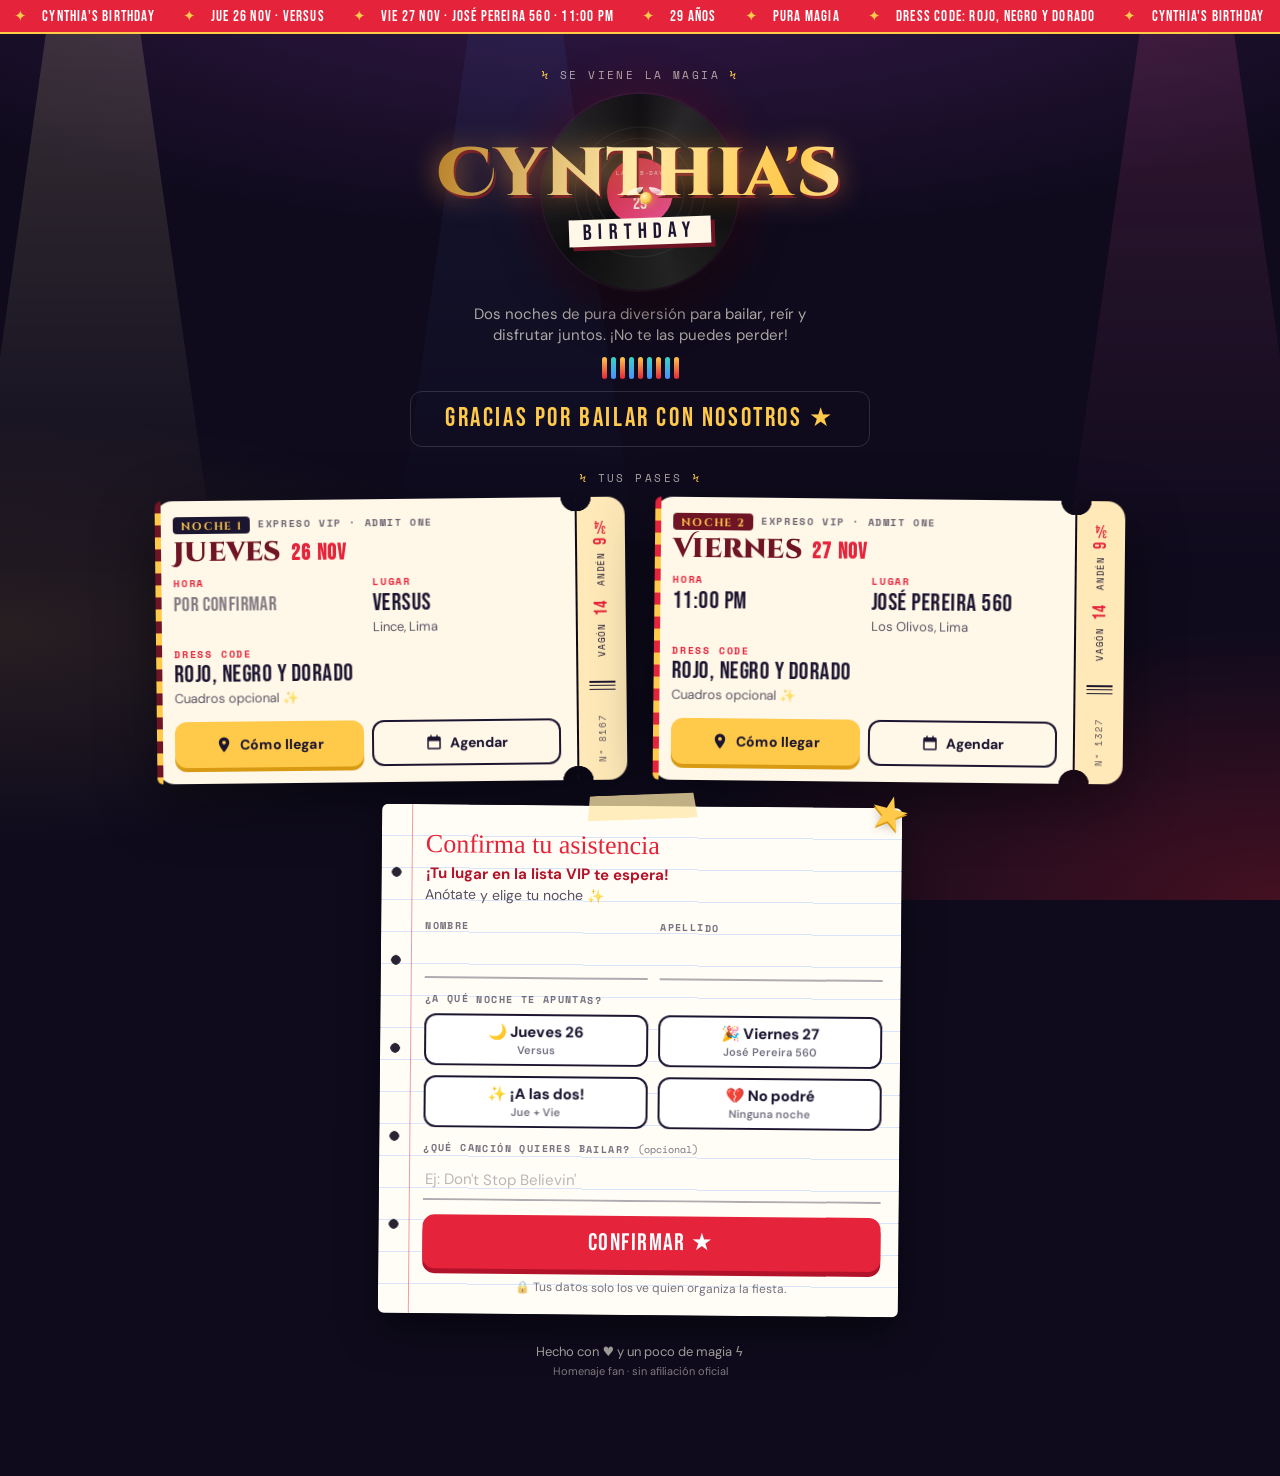
==== commit 43cb75d5: "Textos: menos repetición de "dos noches" Co-Authored-By: Claude Opus 5.5 <noreply@anthropic.com> Cla" ====
--- a/index.html
+++ b/index.html
@@ -40,7 +40,7 @@
     <!-- ============ HERO ============ -->
     <header class="hero" id="top">
       <p class="hero__kicker reveal">
-        <span class="star-ico">ϟ</span> Dos noches mágicas <span class="star-ico">ϟ</span>
+        <span class="star-ico">ϟ</span> Se viene la magia <span class="star-ico">ϟ</span>
       </p>
 
       <p class="hero__greeting reveal" id="greeting" hidden></p>
@@ -60,7 +60,7 @@
       </div>
 
       <p class="hero__lead reveal" id="heroLead">
-        Dos noches mágicas de pura diversión para bailar, reír y disfrutar juntos. ¡No te las puedes perder!
+        Dos noches de pura diversión para bailar, reír y disfrutar juntos. ¡No te las puedes perder!
       </p>
 
       <div class="eq reveal" aria-hidden="true">
@@ -79,7 +79,7 @@
 
     <!-- ============ TICKETS (uno por noche, se generan desde config.js) ============ -->
     <section class="tickets" aria-label="Pases para cada noche">
-      <p class="tickets__kicker reveal"><span class="star-ico">ϟ</span> <span id="ticketsKicker">Dos noches, dos pases</span> <span class="star-ico">ϟ</span></p>
+      <p class="tickets__kicker reveal"><span class="star-ico">ϟ</span> <span id="ticketsKicker">Tus pases</span> <span class="star-ico">ϟ</span></p>
       <div class="tickets__grid" id="tickets"></div>
     </section>
 
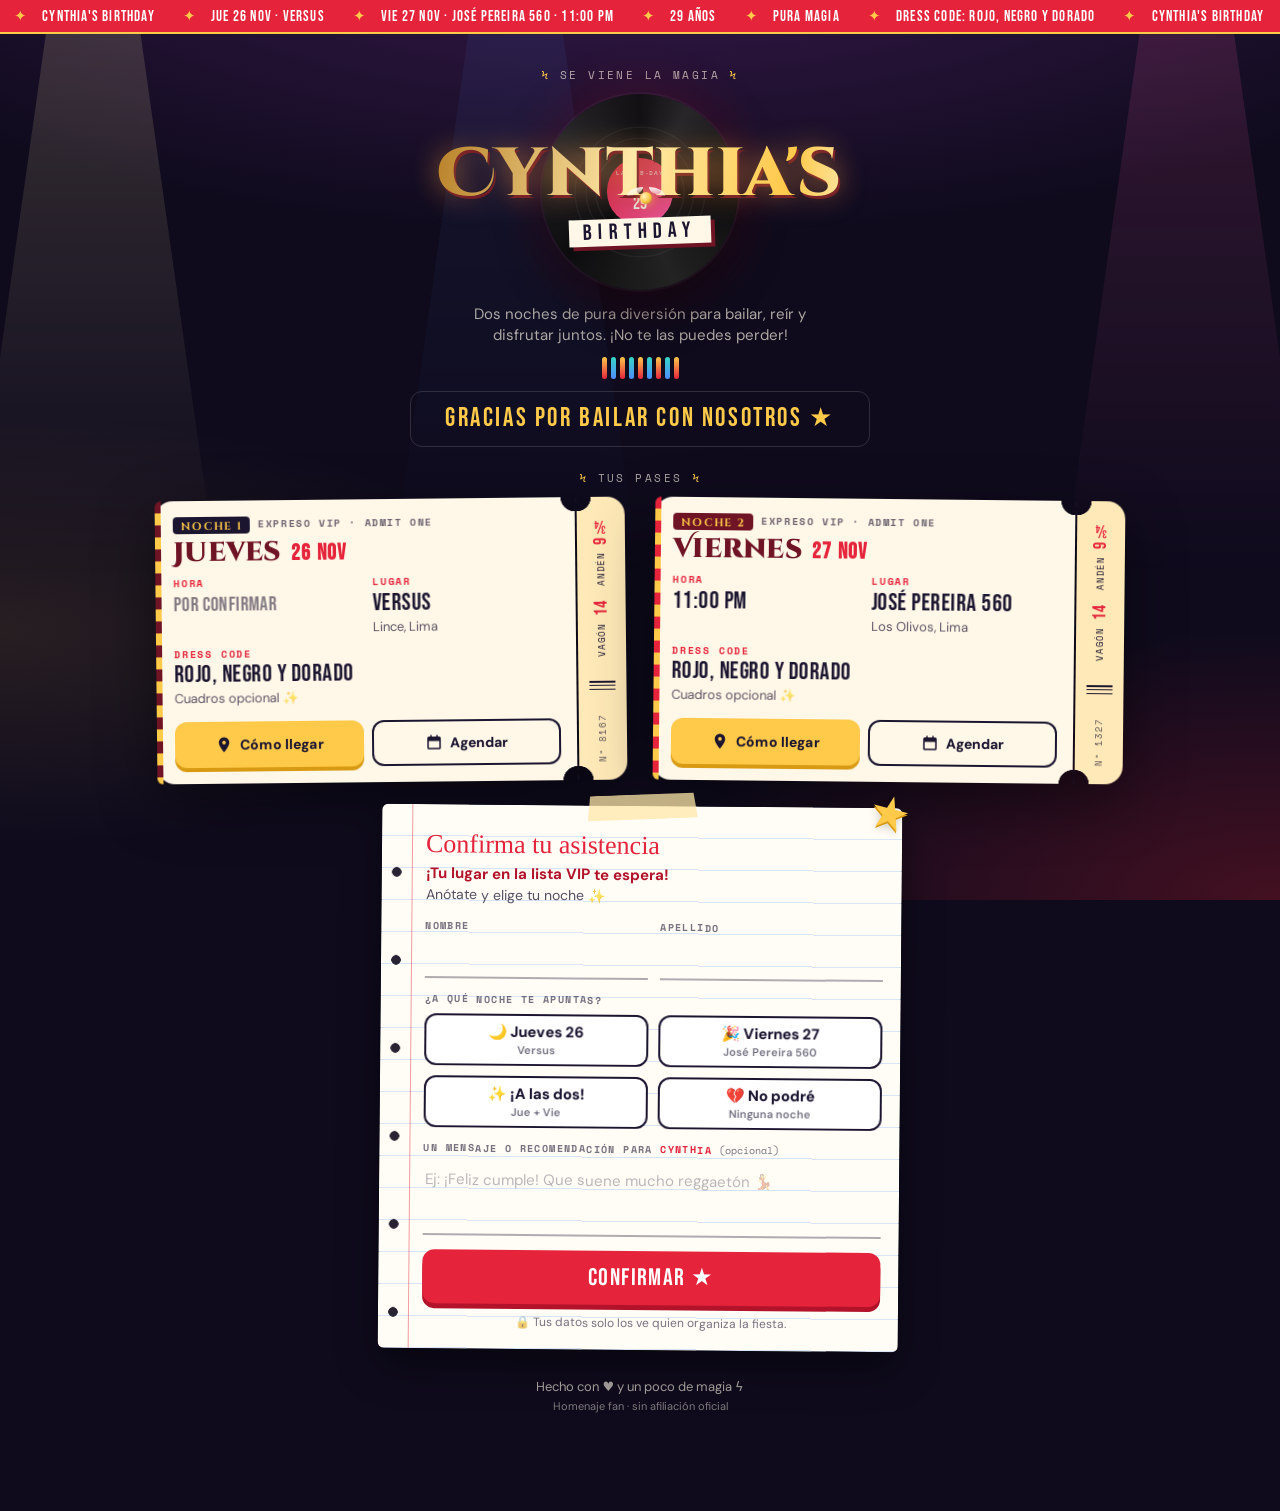
==== commit e6a545ab: "Mensaje para la cumpleañera en vez de canción; Apps Script solo con los campos necesarios Co-Authore" ====
--- a/index.html
+++ b/index.html
@@ -153,10 +153,9 @@
           <!-- Las opciones se generan desde config.js: una por noche + "las dos" + "no podré" -->
         </fieldset>
 
-        <label class="line line--song" id="songField">
-          <span>¿Qué canción quieres bailar? <em>(opcional)</em></span>
-          <input name="song" id="song" type="text" maxlength="80" list="songList" placeholder="Ej: Don't Stop Believin'" enterkeyhint="send" autocomplete="off">
-          <datalist id="songList"></datalist>
+        <label class="line line--note">
+          <span>Un mensaje o recomendación para <b class="js-name">la cumpleañera</b> <em>(opcional)</em></span>
+          <textarea name="comment" id="comment" rows="2" maxlength="300" placeholder="Ej: ¡Feliz cumple! Que suene mucho reggaetón 💃" enterkeyhint="done"></textarea>
         </label>
 
         <!-- Campo trampa anti-bots: los humanos no lo ven -->
@@ -195,7 +194,7 @@
       <p class="pass__eyebrow" id="passEyebrow">Backstage pass</p>
       <h2 class="pass__name" id="passName">—</h2>
       <p class="pass__msg" id="passMsg"></p>
-      <p class="pass__song" id="passSong" hidden></p>
+      <p class="pass__note" id="passNote" hidden></p>
       <div class="pass__meta" id="passMeta"></div>
       <span class="seal" aria-hidden="true" id="passSeal">29</span>
       <div class="pass__actions">
--- a/styles.css
+++ b/styles.css
@@ -443,8 +443,17 @@
 .pill--no input:checked + span { background: #ece6ff; color: var(--ink); box-shadow: 3px 3px 0 var(--blue); transform: rotate(1.5deg); }
 .choice.is-invalid .pill span { border-color: var(--red); }
 
-.line--song { transition: opacity .25s, max-height .3s; max-height: 120px; overflow: hidden; }
-.line--song.is-hidden { opacity: 0; max-height: 0; margin-top: -14px; pointer-events: none; }
+.line > span b { font-weight: 700; color: var(--red); }
+.line textarea {
+  width: 100%; min-width: 0; resize: none;
+  border: 0; border-bottom: 2px solid rgba(27,21,48,.35);
+  background: transparent; border-radius: 0;
+  padding: 6px 2px; line-height: 32px;
+  font-family: var(--f-hand); font-size: 19px; color: #1f3a93;
+  transition: border-color .2s;
+}
+.line textarea::placeholder { color: rgba(27,21,48,.3); font-family: var(--f-body); font-size: 15px; }
+.line textarea:focus { outline: none; border-bottom-color: var(--red); }
 
 .hp { position: absolute !important; left: -9999px; width: 1px; height: 1px; overflow: hidden; }
 
@@ -539,7 +548,7 @@
   overflow-wrap: anywhere;
 }
 .pass__msg { margin: 0 0 10px; font-size: 15px; color: rgba(27,21,48,.85); }
-.pass__song {
+.pass__note {
   margin: 0 auto 12px; display: inline-block; max-width: 100%;
   padding: 6px 12px; border-radius: 999px;
   background: rgba(229,36,59,.08); color: var(--red-dk);
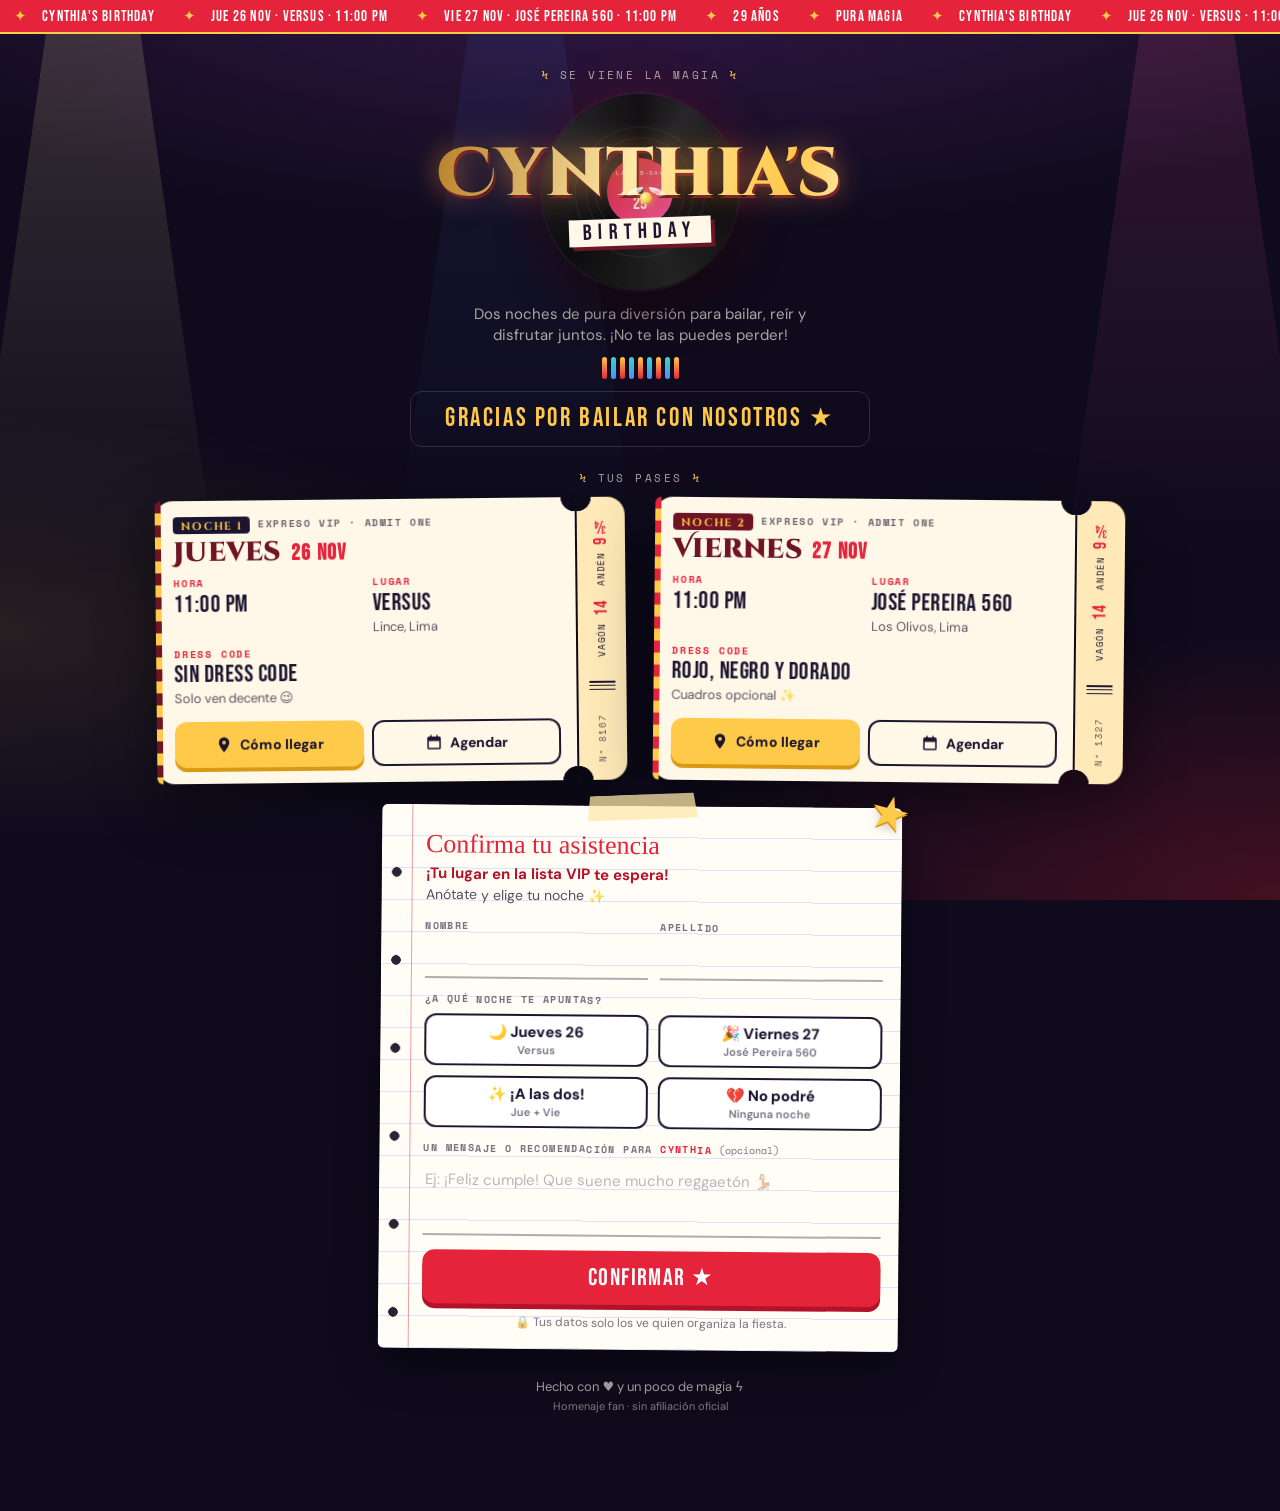
==== commit 1168d46f: "Forzar que los celulares carguen la versión nueva (versión en los archivos) Co-Authored-By: Claude O" ====
--- a/index.html
+++ b/index.html
@@ -20,7 +20,7 @@
   <link rel="preconnect" href="https://fonts.googleapis.com">
   <link rel="preconnect" href="https://fonts.gstatic.com" crossorigin>
   <link href="https://fonts.googleapis.com/css2?family=Bebas+Neue&family=Cinzel+Decorative:wght@700;900&family=Cinzel:wght@600;700&family=Permanent+Marker&family=Space+Mono:wght@400;700&family=DM+Sans:opsz,wght@9..40,400;9..40,600;9..40,800&display=swap" rel="stylesheet">
-  <link rel="stylesheet" href="styles.css">
+  <link rel="stylesheet" href="styles.css?v=20261125b">
 </head>
 <body>
   <!-- Luces de escenario + estrellas de fondo -->
@@ -204,7 +204,7 @@
     </div>
   </div>
 
-  <script src="config.js"></script>
-  <script src="app.js" defer></script>
+  <script src="config.js?v=20261125b"></script>
+  <script src="app.js?v=20261125b" defer></script>
 </body>
 </html>
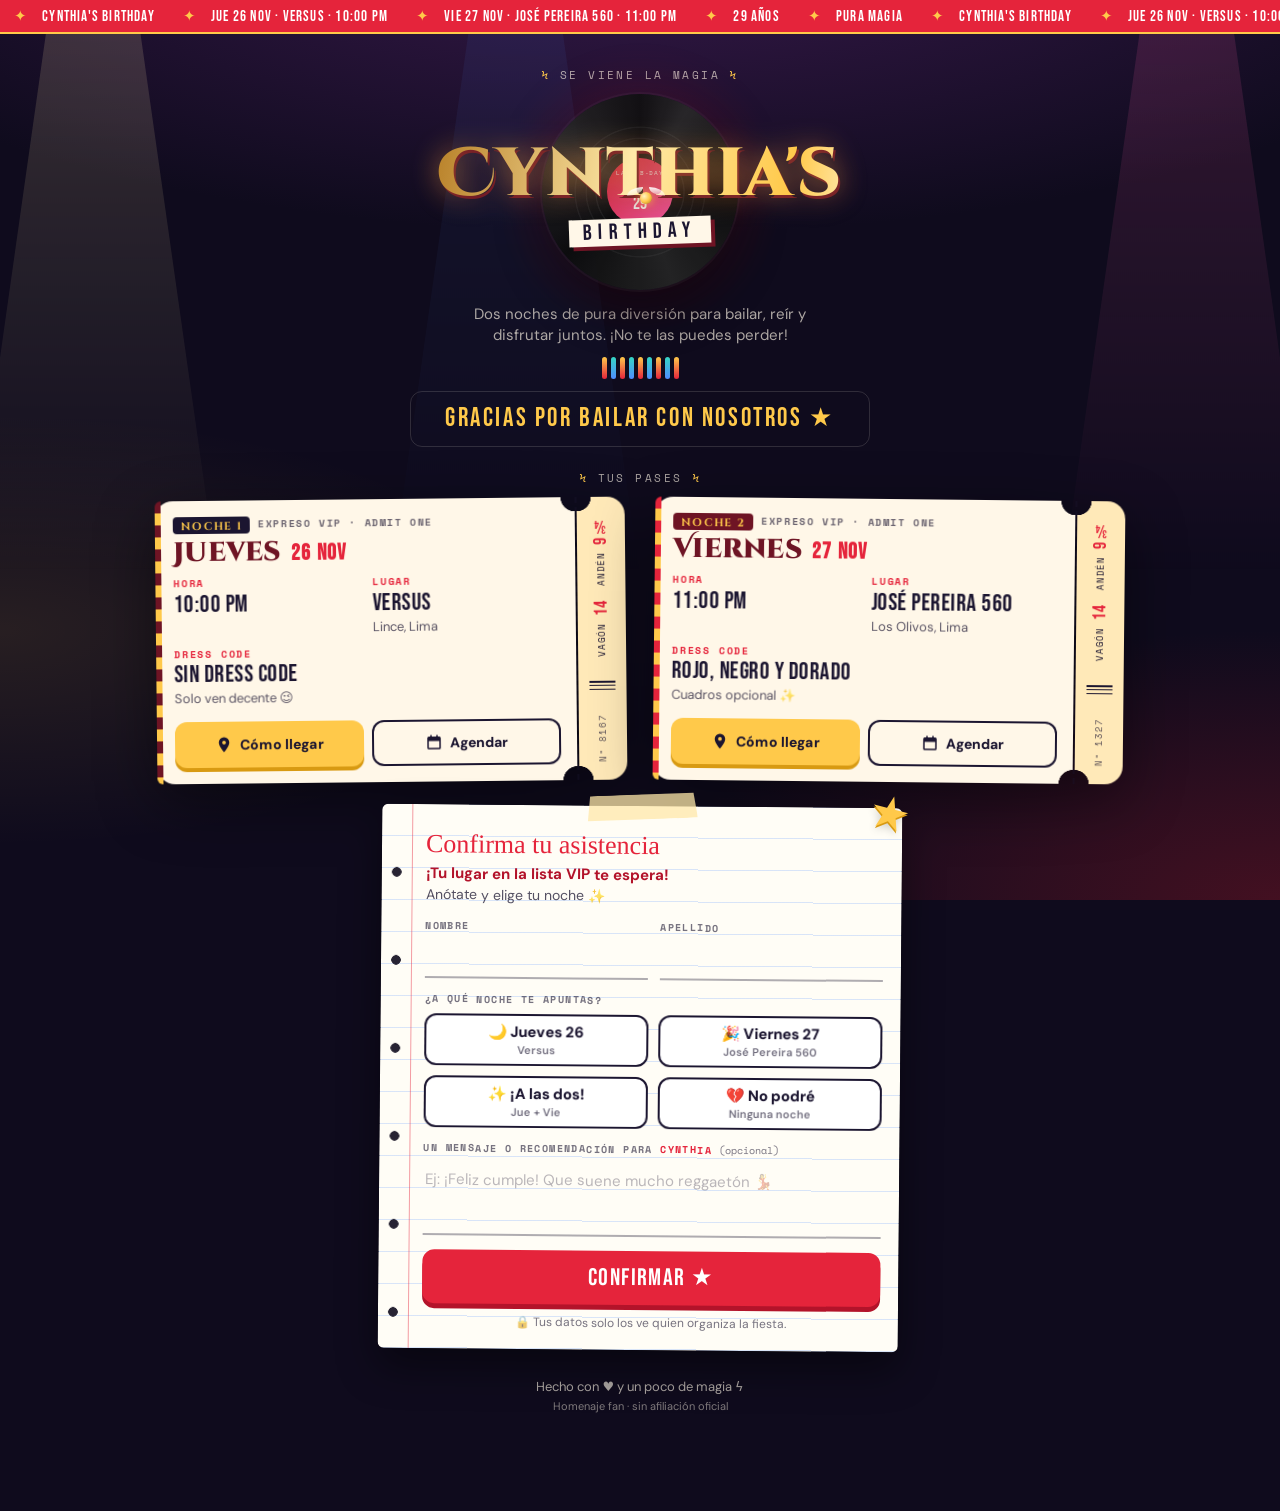
==== commit f2b5ea49: "Jueves a las 10 PM Co-Authored-By: Claude Opus 5.5 <noreply@anthropic.com> Claude-Session: https://c" ====
--- a/index.html
+++ b/index.html
@@ -20,7 +20,7 @@
   <link rel="preconnect" href="https://fonts.googleapis.com">
   <link rel="preconnect" href="https://fonts.gstatic.com" crossorigin>
   <link href="https://fonts.googleapis.com/css2?family=Bebas+Neue&family=Cinzel+Decorative:wght@700;900&family=Cinzel:wght@600;700&family=Permanent+Marker&family=Space+Mono:wght@400;700&family=DM+Sans:opsz,wght@9..40,400;9..40,600;9..40,800&display=swap" rel="stylesheet">
-  <link rel="stylesheet" href="styles.css?v=20261125b">
+  <link rel="stylesheet" href="styles.css?v=20261125c">
 </head>
 <body>
   <!-- Luces de escenario + estrellas de fondo -->
@@ -204,7 +204,7 @@
     </div>
   </div>
 
-  <script src="config.js?v=20261125b"></script>
-  <script src="app.js?v=20261125b" defer></script>
+  <script src="config.js?v=20261125c"></script>
+  <script src="app.js?v=20261125c" defer></script>
 </body>
 </html>
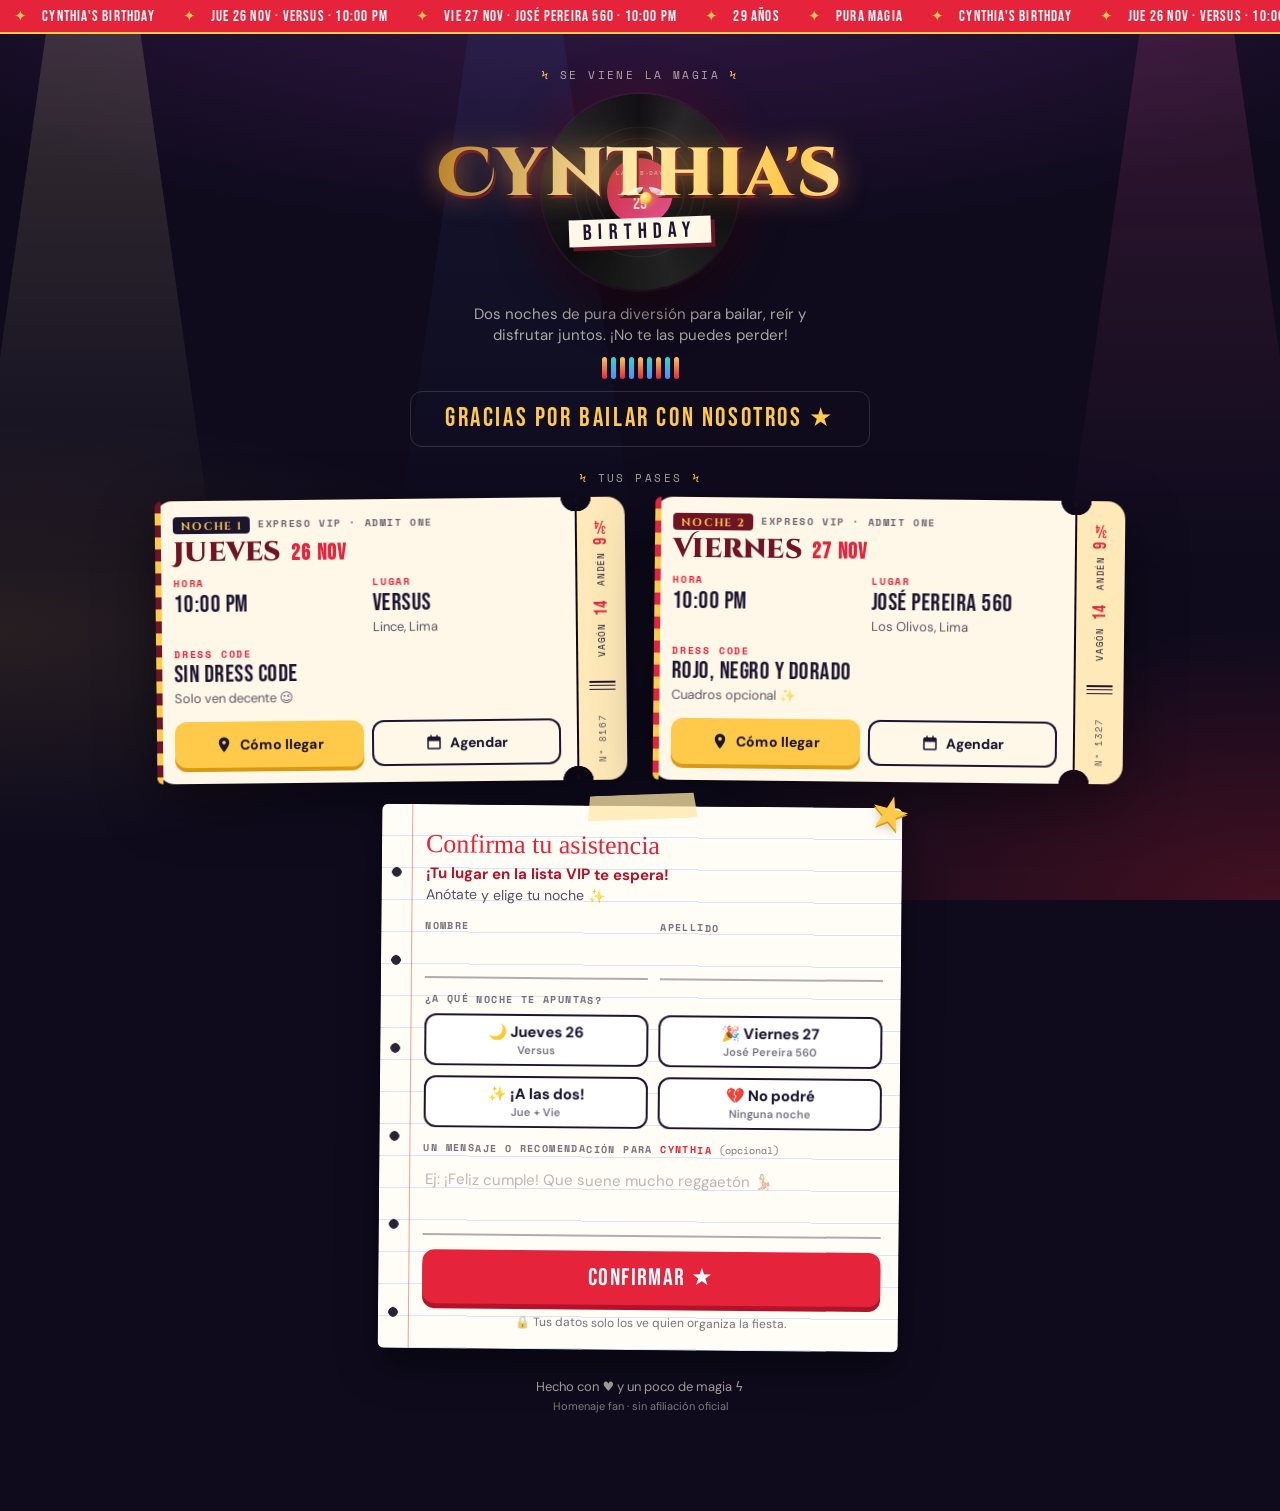
==== commit 9bf0edf7: "Viernes a las 10 PM Co-Authored-By: Claude Opus 5.5 <noreply@anthropic.com> Claude-Session: https://" ====
--- a/index.html
+++ b/index.html
@@ -20,7 +20,7 @@
   <link rel="preconnect" href="https://fonts.googleapis.com">
   <link rel="preconnect" href="https://fonts.gstatic.com" crossorigin>
   <link href="https://fonts.googleapis.com/css2?family=Bebas+Neue&family=Cinzel+Decorative:wght@700;900&family=Cinzel:wght@600;700&family=Permanent+Marker&family=Space+Mono:wght@400;700&family=DM+Sans:opsz,wght@9..40,400;9..40,600;9..40,800&display=swap" rel="stylesheet">
-  <link rel="stylesheet" href="styles.css?v=20261125c">
+  <link rel="stylesheet" href="styles.css?v=20261125d">
 </head>
 <body>
   <!-- Luces de escenario + estrellas de fondo -->
@@ -204,7 +204,7 @@
     </div>
   </div>
 
-  <script src="config.js?v=20261125c"></script>
-  <script src="app.js?v=20261125c" defer></script>
+  <script src="config.js?v=20261125d"></script>
+  <script src="app.js?v=20261125d" defer></script>
 </body>
 </html>
